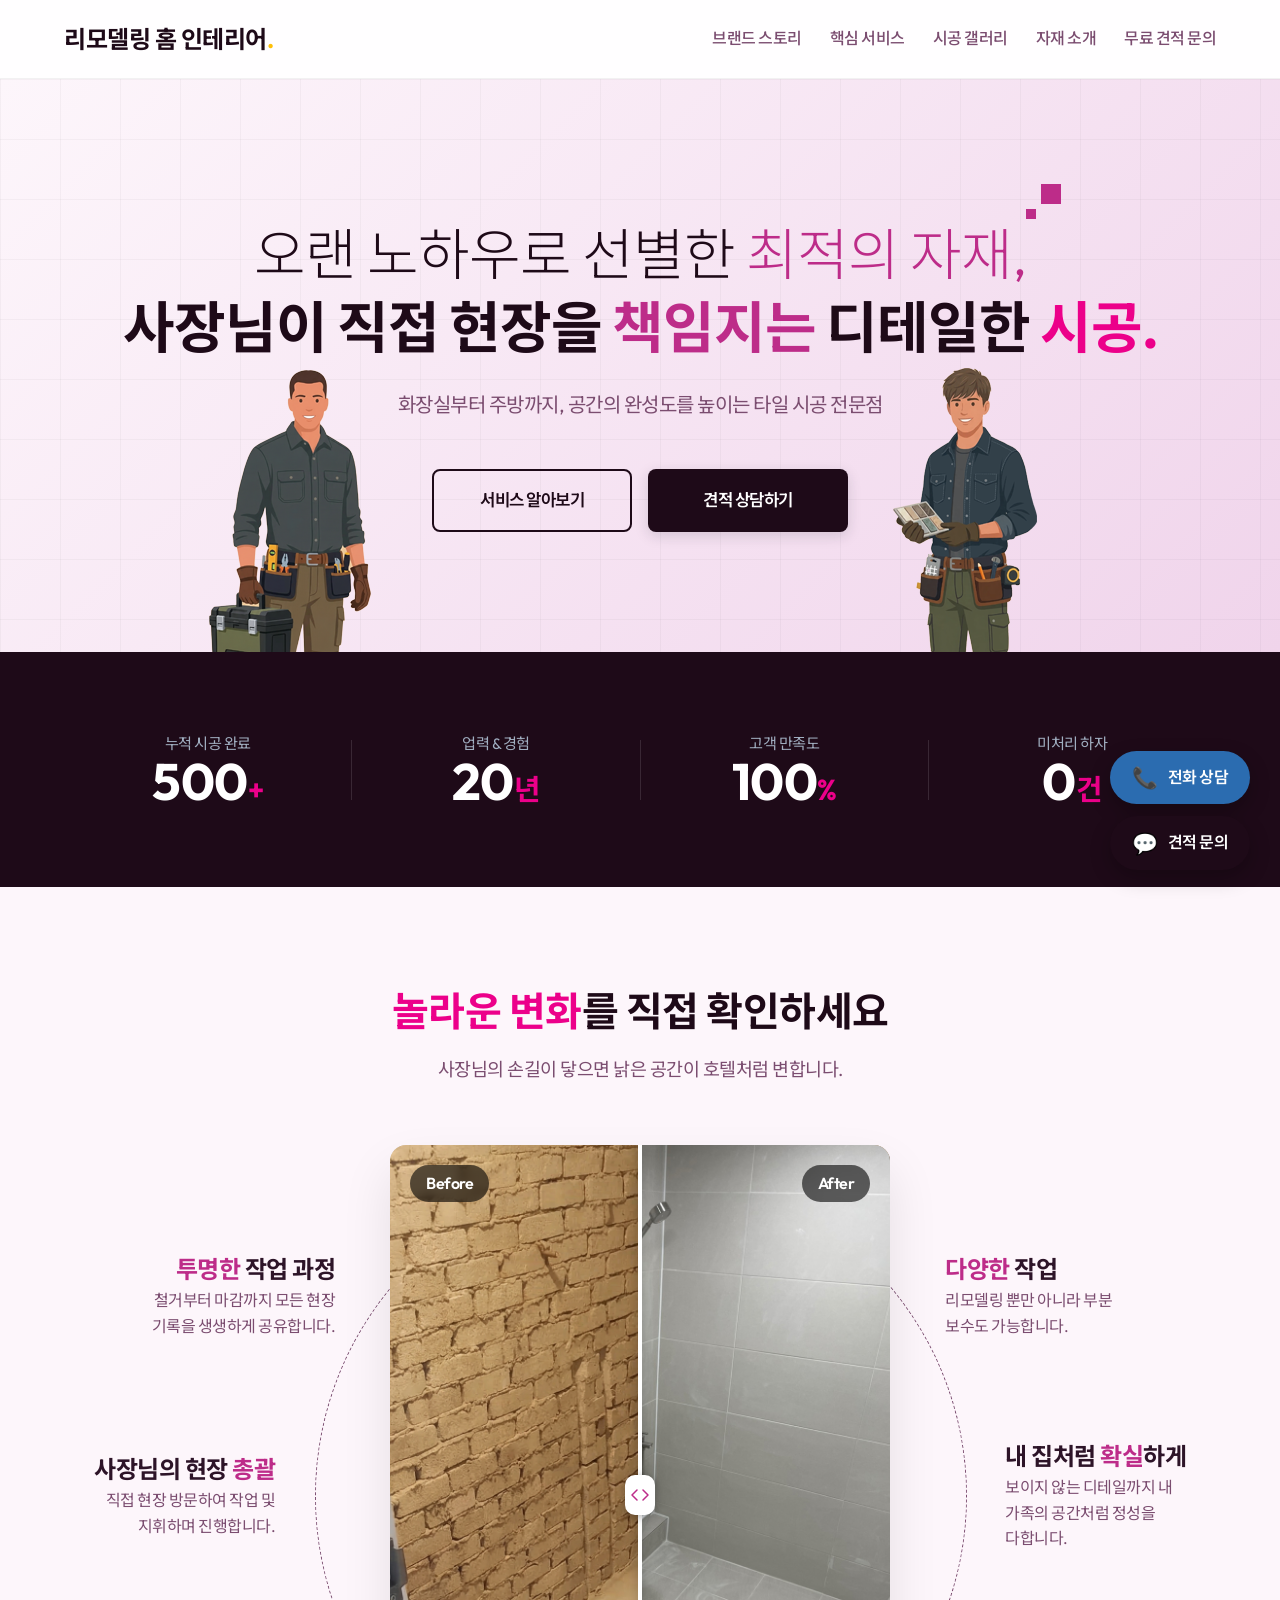
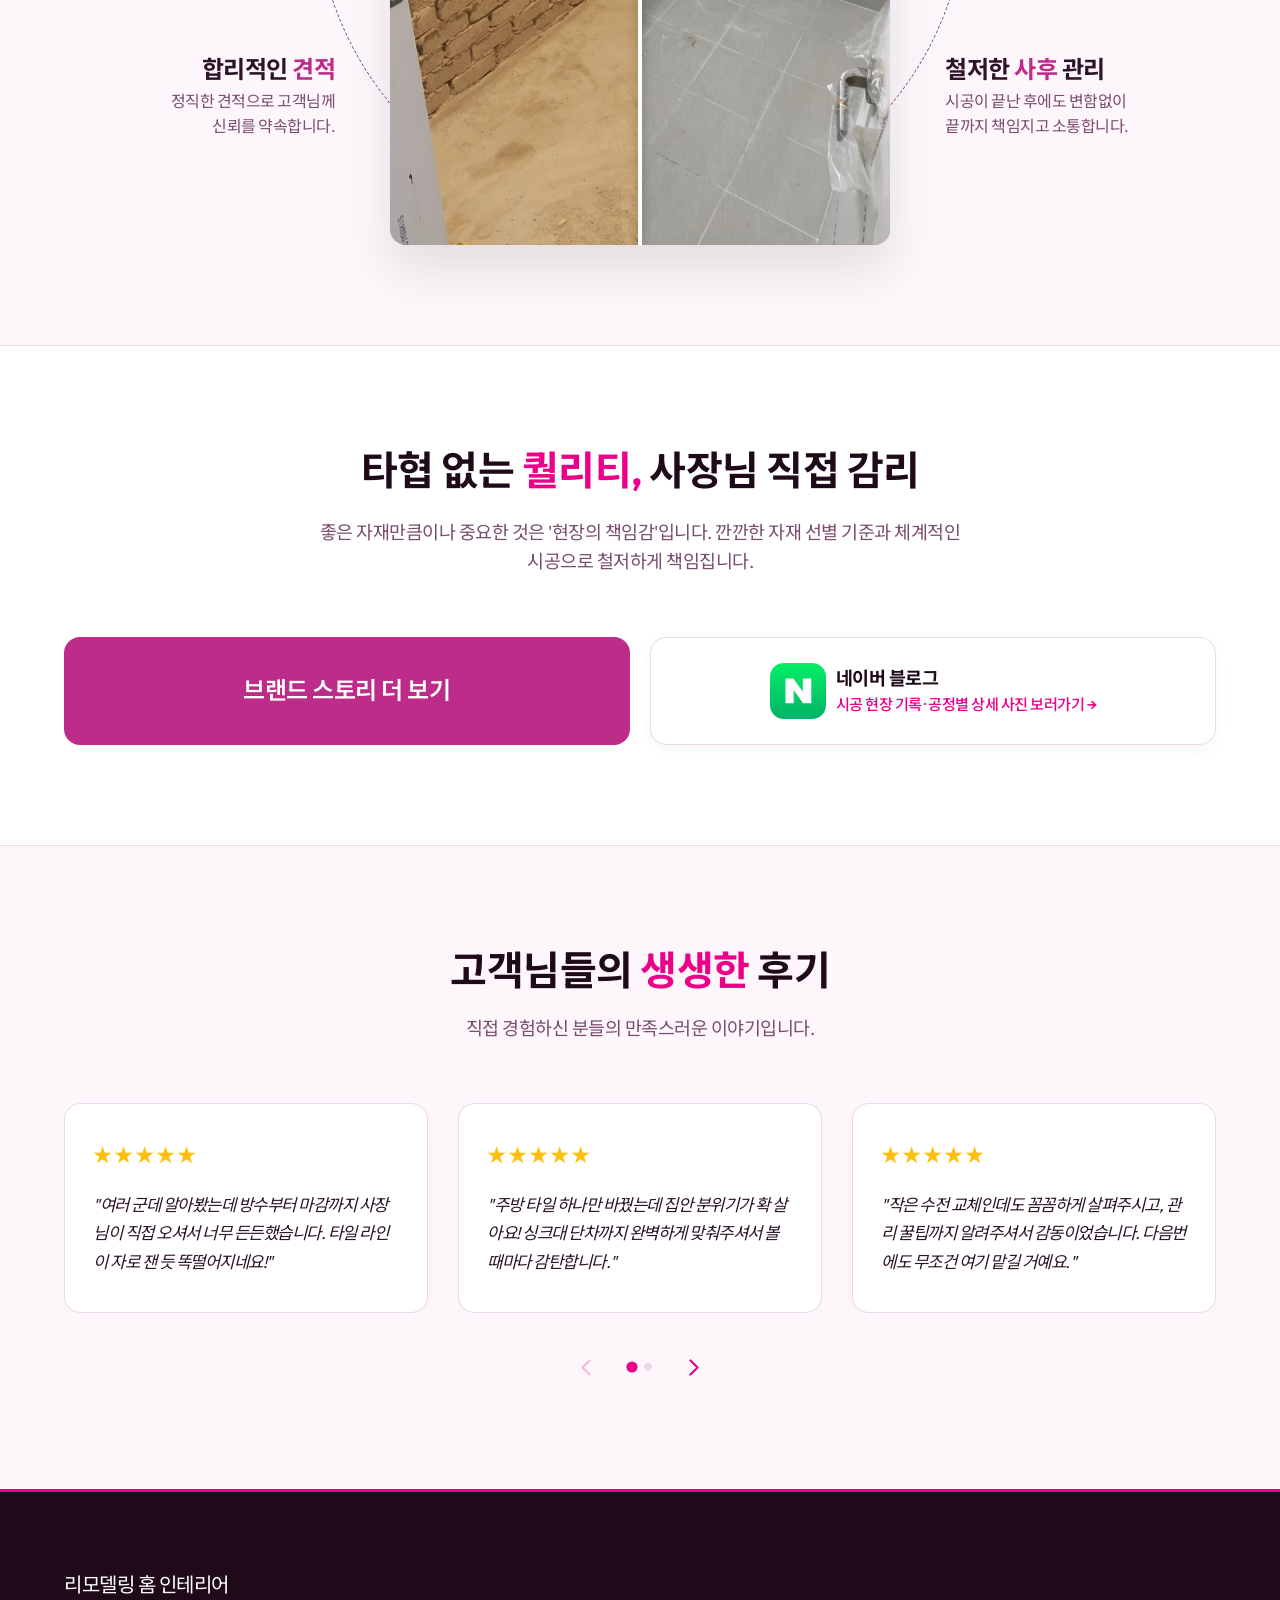
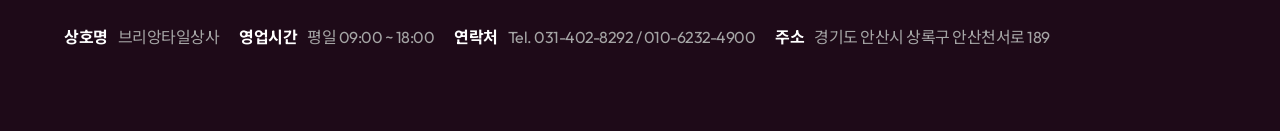
==== index.html @ c2e89ee6 "first commit" ====
<!DOCTYPE html>
<html lang="ko">
<head>
    <meta charset="UTF-8">
    <meta name="viewport" content="width=device-width, initial-scale=1.0">
    <title>리모델링 홈 인테리어 | 사장님이 직접 책임지는 타일 시공 전문점</title>
    <meta name="description" content="오랜 노하우로 선별한 최적의 자재, 사장님이 직접 현장을 책임지는 디테일한 타일 시공 전문점. 욕실·주방·발코니 리모델링 서울 전 지역 시공.">
    <meta property="og:type" content="website">
    <meta property="og:title" content="리모델링 홈 인테리어 | 사장님이 직접 책임지는 타일 시공">
    <meta property="og:description" content="오랜 노하우로 선별한 최적의 자재, 사장님이 직접 현장을 책임지는 디테일한 타일 시공 전문점. 욕실·주방·발코니 리모델링 서울 전 지역.">
    <meta property="og:image" content="images/meta_image.png">
    <link rel="stylesheet" href="css/common.css">
    <link rel="stylesheet" href="css/index.css">
</head>
<body>
    <div id="header-placeholder"></div>

    <main id="main-content">
        <section class="contents-section hero-section">
            <div class="container">
                <h1>
                    오랜 노하우로 선별한 <span class="point1 point-dot">최적의 자재,</span><br>
                    <strong>사장님이 직접 현장을 <span class="point1">책임지는</span> 디테일한 <span class="point2">시공.</span></strong>
                </h1>
                <p>화장실부터 주방까지, 공간의 완성도를 높이는 타일 시공 전문점</p>
                <div class="hero-btns">
                    <a href="services.html" class="btn-outline">서비스 알아보기</a>
                    <a href="#contact" class="btn-primary">견적 상담하기</a>
                </div>
            </div>
            
            <div class="object man-01">
                <img src="./images/kv_man_01.png" alt="타일 가게 사장님">
            </div>
            <div class="object man-02">
                <img src="./images/kv_man_02.png" alt="타일 가게 사장님 조수">
            </div>
        </section>

        <section class="contents-section stats-section">
            <div class="container">
                <div class="stats-grid">
                    <div class="stat-item">
                        <span class="stat-label">누적 시공 완료</span>
                        <span class="stat-number">500<span class="stat-unit">+</span></span>
                    </div>
                    <div class="stat-divider"></div>
                    <div class="stat-item">
                        <span class="stat-label">업력 &amp; 경험</span>
                        <span class="stat-number">20<span class="stat-unit">년</span></span>  
                    </div>
                    <div class="stat-divider"></div>
                    <div class="stat-item">
                        <span class="stat-label">고객 만족도</span>
                        <span class="stat-number">100<span class="stat-unit">%</span></span>
                    </div>
                    <div class="stat-divider"></div>
                    <div class="stat-item">
                        <span class="stat-label">미처리 하자</span>
                        <span class="stat-number" data-from="100">0<span class="stat-unit">건</span></span>
                    </div>
                </div>
            </div>
        </section>

        <section class="contents-section before-after-section">
            <div class="container">
                <div class="section-header text-center">
                    <h2><span class="point">놀라운 변화</span>를 직접 확인하세요</h2>
                    <p>사장님의 손길이 닿으면 낡은 공간이 호텔처럼 변합니다.</p>
                </div>
                <div class="ba-slider-container">
                    <div class="ba-slider">
                        <div class="ba-image ba-before">
                            <img src="./images/main_before.jpg" alt="시공 전 욕실">
                            <span class="ba-label">Before</span>
                        </div>
                        <div class="ba-image ba-after">
                            <img src="./images/main_after.jpg" alt="시공 후 욕실">
                            <span class="ba-label">After</span>
                        </div>
                        <div class="ba-handle" id="ba-handle">
                            <div class="ba-handle-line"></div>
                            <div class="ba-handle-button"></div>
                        </div>
                        <input type="range" min="0" max="100" value="50" class="ba-slider-input" id="ba-slider-input" aria-label="비포 애프터 슬라이더">
                    </div>
                    <div class="ba-slider-bg">
                        <div class="ba-slider-comment m1">
                            <h3><span>투명한</span> 작업 과정</h3>
                            <p>철거부터 마감까지 모든 현장 기록을 생생하게 공유합니다.</p>
                        </div>
                        <div class="ba-slider-comment m2">
                            <h3>사장님의 현장 <span>총괄</span></h3>
                            <p>직접 현장 방문하여 작업 및 지휘하며 진행합니다.</p>
                        </div>
                        <div class="ba-slider-comment m3">
                            <h3>합리적인 <span>견적</span></h3>
                            <p>정직한 견적으로 고객님께 신뢰를 약속합니다.</p>
                        </div>
                        <div class="ba-slider-comment m4">
                            <h3><span>다양한</span> 작업</h3>
                            <p>리모델링 뿐만 아니라 부분 보수도 가능합니다.</p>
                        </div>
                        <div class="ba-slider-comment m5">
                            <h3>내 집처럼 <span>확실</span>하게</h3>
                            <p>보이지 않는 디테일까지 내 가족의 공간처럼 정성을 다합니다.</p>
                        </div>
                        <div class="ba-slider-comment m6">
                            <h3>철저한 <span>사후</span> 관리</h3>
                            <p>시공이 끝난 후에도 변함없이 끝까지 책임지고 소통합니다.</p>
                        </div>
                    </div>
                </div>
            </div>
        </section>

        <section class="contents-section section-preview bg-light">
            <div class="container">
                <div class="section-header text-center">
                    <h2>타협 없는 <span class="point">퀄리티,</span> 사장님 직접 감리</h2>
                    <p>좋은 자재만큼이나 중요한 것은 '현장의 책임감'입니다. 깐깐한 자재 선별 기준과 체계적인 시공으로 철저하게 책임집니다.</p>
                </div>

                <div class="link-wrap">
                    <a href="about.html" class="link-more">브랜드 스토리 더 보기</a>
                    <a href="https://blog.naver.com/kbg3014" class="sns-card" target="_blank" rel="noopener noreferrer">
                        <div class="sns-icon naver-icon"></div>
                        <div class="sns-info">
                            <strong>네이버 블로그</strong>
                            <span>시공 현장 기록 · 공정별 상세 사진 보러가기 →</span>
                        </div>
                    </a>
                </div>
            </div>
        </section>

        <section class="contents-section testimonials-section">
            <div class="container">
                <div class="section-header text-center">
                    <h2>고객님들의 <span class="point">생생한</span> 후기</h2>
                    <p>직접 경험하신 분들의 만족스러운 이야기입니다.</p>
                </div>
                <div class="review-carousel">
                    <div class="review-track-wrap">
                        <div class="review-track">
                            <article class="review-card">
                                <div class="review-stars">★★★★★</div>
                                <p class="review-text">"여러 군데 알아봤는데 방수부터 마감까지 사장님이 직접 오셔서 너무 든든했습니다. 타일 라인이 자로 잰 듯 똑떨어지네요!"</p>
                            </article>
                            <article class="review-card">
                                <div class="review-stars">★★★★★</div>
                                <p class="review-text">"주방 타일 하나만 바꿨는데 집안 분위기가 확 살아요! 싱크대 단차까지 완벽하게 맞춰주셔서 볼 때마다 감탄합니다."</p>
                            </article>
                            <article class="review-card">
                                <div class="review-stars">★★★★★</div>
                                <p class="review-text">"작은 수전 교체인데도 꼼꼼하게 살펴주시고, 관리 꿀팁까지 알려주셔서 감동이었습니다. 다음번에도 무조건 여기 맡길 거예요."</p>
                            </article>
                            <article class="review-card">
                                <div class="review-stars">★★★★★</div>
                                <p class="review-text">"오래된 아파트 베란다를 새로 단장했는데 새 집 분위기가 나요. 줄눈 색상 추천도 너무 센스 있으셨고 마감이 정말 깔끔합니다."</p>
                            </article>
                            <article class="review-card">
                                <div class="review-stars">★★★★★</div>
                                <p class="review-text">"현관 대리석 타일이 깨져서 부분 교체 맡겼는데 기존 타일과 거의 차이가 없을 정도로 자연스럽게 마무리해 주셨어요."</p>
                            </article>
                            <article class="review-card">
                                <div class="review-stars">★★★★★</div>
                                <p class="review-text">"견적부터 시공 완료까지 하루도 지연 없이 딱 맞춰주셨고, 공사 후 청소도 깔끔하게 해주셔서 바로 입주할 수 있었어요!"</p>
                            </article>
                        </div>
                    </div>
                    <div class="carousel-nav">
                        <button class="carousel-btn carousel-prev" aria-label="이전"></button>
                        <div class="carousel-dots"></div>
                        <button class="carousel-btn carousel-next" aria-label="다음"></button>
                    </div>
                </div>
            </div>
        </section>
    </main>

    <div id="footer-placeholder"></div>
    <script src="js/common.js"></script>
    <script src="js/animations.js"></script>
    <script src="js/carousel.js"></script>
    <script src="js/slider.js"></script>
</body>
</html>
---- css/common.css ----
@import url("https://fonts.googleapis.com/css2?family=Outfit:wght@300;400;500;600;700&family=Noto+Sans+KR:wght@300;400;500;700&display=swap");

:root {
  --primary: #1e0a18;       /* 딥 다크 마젠타 */
  --secondary: #7b4d70;     /* 웜 뮤트 퍼플-그레이 */
  --tertiary: #bd2c89;
  --accent: #ec008a;        /* 브랜드 핑크 */
  --accent-hover: #c40073;  /* 다크 핑크 */
  --accent-gold: #fec00a;   /* 브랜드 골드 */
  --bg-light: #fdf6fb;      /* 연한 핑크 틴트 오프화이트 */
  --bg-white: #ffffff;
  --text: #2d1428;          /* 딥 웜 다크 */
  --border: #ecd8e8;        /* 소프트 핑크 틴트 */
  --font-main: "Outfit", "Noto Sans KR", sans-serif;
  --arrow-left: url("data:image/svg+xml,%3Csvg xmlns='http://www.w3.org/2000/svg' width='7' height='12' viewBox='0 0 7 12' fill='none'%3E%3Cpath stroke='%231c1c1e' stroke-width='1.5' stroke-linecap='round' stroke-linejoin='round' d='M6 1L1 6l5 5'/%3E%3C/svg%3E");
  --arrow-right: url("data:image/svg+xml,%3Csvg xmlns='http://www.w3.org/2000/svg' width='7' height='12' fill='none' viewBox='0 0 7 12'%3E%3Cpath stroke='%231c1c1e' stroke-linecap='round' stroke-linejoin='round' stroke-width='1.5' d='m1 1 5 5-5 5'/%3E%3C/svg%3E");
}

/* Reset & Basics */
* {
  margin: 0;
  padding: 0;
  box-sizing: border-box;
}
body {
  font-family: var(--font-main);
  color: var(--text);
  line-height: 1.6;
  background-color: var(--bg-light);
  -webkit-font-smoothing: antialiased;
  letter-spacing: -0.5px;
}
html {
  overflow-x: hidden;
}
a {
  text-decoration: none;
  color: inherit;
  transition: all 0.3s ease;
}
ul {
  list-style: none;
}
.container {
  max-width: 1200px;
  margin: 0 auto;
  padding: 0 24px;
}

/* Header */
#header-placeholder {
  position: sticky;
  top: 0;
  z-index: 100;
}
.site-header {
  background: rgba(255, 255, 255, 0.85);
  backdrop-filter: blur(12px);
  -webkit-backdrop-filter: blur(12px);
  border-bottom: 1px solid rgba(0, 0, 0, 0.05);
  padding: 20px 0;
  transition: all 0.3s ease;
}
.site-header .container {
  display: flex;
  justify-content: space-between;
  align-items: center;
}
.logo a {
  font-size: 1.5rem;
  font-weight: 700;
  color: var(--primary);
  letter-spacing: -0.5px;
}
.logo a::after {
  content: ".";
  color: var(--accent-gold);
}
.gnb {
  display: flex;
  gap: 28px;
  font-weight: 500;
}
.gnb a {
  position: relative;
  color: var(--secondary);
  padding-bottom: 4px;
  font-size: 1rem;
}
.gnb a:hover {
  color: var(--primary);
}
.gnb a::after {
  content: "";
  position: absolute;
  bottom: 0;
  left: 0;
  width: 0;
  height: 2px;
  background-color: var(--accent);
  transition: width 0.3s ease;
}
.gnb a:hover::after {
  width: 100%;
}

/* Buttons */
.btn-primary,
.btn-outline,
.btn-tel,
.btn-sms {
  display: inline-flex;
  align-items: center;
  justify-content: center;
  padding: 16px 32px;
  border-radius: 8px;
  font-weight: 600;
  font-size: 1.05rem;
  cursor: pointer;
  transition: all 0.3s cubic-bezier(0.4, 0, 0.2, 1);
}
.btn-primary {
  background: var(--primary);
  color: var(--bg-white);
  box-shadow: 0 4px 14px rgba(26, 32, 44, 0.15);
}
.btn-primary:hover {
  transform: translateY(-3px);
  background: var(--accent-hover);
  box-shadow: 0 8px 25px rgba(26, 32, 44, 0.2);
}
.btn-outline {
  background: transparent;
  color: var(--primary);
  border: 2px solid var(--primary);
}
.btn-outline:hover {
  background: var(--primary);
  color: var(--bg-white);
}
.btn-tel {
  background: #2b6cb0;
  color: white;
}
.btn-tel:hover {
  background: #2c5282;
  transform: translateY(-2px);
  box-shadow: 0 6px 15px rgba(43, 108, 176, 0.3);
}
.btn-sms {
  background: #5a2a52;
  color: white;
}
.btn-sms:hover {
  background: #3d1a38;
  transform: translateY(-2px);
  box-shadow: 0 6px 15px rgba(90, 42, 82, 0.35);
}

/* Page Header (Sub pages) */
.page-header {
  background: var(--primary);
  color: var(--bg-white);
  text-align: center;
  padding: 100px 0;
  border-bottom: 6px solid var(--accent);
  position: relative;
}
.page-header::after {
  content: "";
  position: absolute;
  inset: 0;
  background-image: radial-gradient(rgba(255, 255, 255, 0.1) 1px, transparent 1px);
  background-size: 20px 20px;
  opacity: 0.5;
  pointer-events: none;
}
.page-header h1 {
  font-size: 3rem;
  margin-bottom: 16px;
  font-weight: 700;
  letter-spacing: -0.5px;
  position: relative;
  z-index: 1;
}
.page-header p {
  font-size: 1.2rem;
  color: #cbd5e0;
  font-weight: 300;
  position: relative;
  z-index: 1;
}

/* Section Headers */
.section-header {
  margin-bottom: 60px;
}
.section-header h2 {
  margin-bottom: 20px;
  font-size: 2.5rem;
  color: var(--primary);
  font-weight: 700;
  word-break: keep-all;
  line-height: 120%;
}
.section-header p {
  font-size: 1.15rem;
  color: var(--secondary);
  max-width: 700px;
  margin: 0 auto;
  line-height: 1.6;
}
.section-header .point {
  color: var(--accent);
}
.text-center {
  text-align: center;
}

/* Layouts */
.contents-section {
  padding: 100px 0;
}
.bg-light {
  background: var(--bg-white);
  border-top: 1px solid var(--border);
  border-bottom: 1px solid var(--border);
}

/* Footer */
.site-footer {
  background: var(--primary);
  color: var(--bg-white);
  padding: 80px 0;
  position: relative;
}
.site-footer::before {
  content: "";
  position: absolute;
  top: 0;
  left: 0;
  right: 0;
  height: 3px;
  background: var(--accent);
}
.site-footer h2 {
  font-size: 1.25rem;
  margin-bottom: 24px;
  font-weight: 400;
}
.contact-info {
  display: flex;
  flex-wrap: wrap;
  column-gap: 20px;
  row-gap: 10px;
  font-style: normal;
}

.contact-info p {
  color: #a0aec0;
}
.contact-contents {
  display: flex;
  gap: 10px;
  font-size: 1rem;
}
.contact-contents h3 {
  color: #fff;
  font-size: inherit;
}
.contact-contents p {
  color: #a5a5a5;
  font-size: inherit;
}

/* Floating Action Button Group */
.fab-group {
  position: fixed;
  bottom: 30px;
  right: 30px;
  display: flex;
  flex-direction: column;
  gap: 12px;
  z-index: 999;
}
.fab-btn {
  display: inline-flex;
  align-items: center;
  gap: 10px;
  padding: 14px 22px;
  border-radius: 50px;
  text-decoration: none;
  box-shadow: 0 8px 20px rgba(0, 0, 0, 0.25);
  transition:
    transform 0.3s cubic-bezier(0.175, 0.885, 0.32, 1.275),
    box-shadow 0.3s;
  white-space: nowrap;
}
.fab-btn:hover {
  transform: translateY(-4px) scale(1.04);
  box-shadow: 0 14px 30px rgba(0, 0, 0, 0.3);
}
.fab-phone {
  background: #2b6cb0;
  color: white;
}
.fab-phone:hover {
  background: #2c5282;
}
.fab-contact {
  background: var(--primary);
  color: white;
}
.fab-contact:hover {
  background: #000;
}
.fab-icon {
  font-size: 1.3rem;
  line-height: 1;
}
.fab-text {
  font-weight: 600;
  font-size: 1rem;
}

/* ===========================
   Fade-in 스크롤 애니메이션
   =========================== */
@keyframes fadeInUp {
  from { opacity: 0; transform: translateY(28px); }
  to   { opacity: 1; transform: translateY(0); }
}
.fade-in {
  opacity: 0;
  transform: translateY(28px);
  transition: opacity 0.65s ease, transform 0.65s ease;
}
.fade-in.visible {
  opacity: 1;
  transform: translateY(0);
}

@media (max-width: 768px) {
  .site-header .container {
    flex-direction: column;
    gap: 20px;
  }
  .page-header h1 {
    font-size: 2.2rem;
  }
  .gnb {
    gap: 14px;
    flex-wrap: wrap;
    justify-content: center;
    font-size: 0.95rem;
  }
  .section-header {
    margin-bottom: 30px;
  }
  .section-header h2 {
    margin-bottom: 10px;
    font-size: 2rem;
  }
  .contents-section {
    padding: 50px 0;
  }
  .contact-actions {
    flex-direction: column;
    width: 100%;
    padding: 0 20px;
  }
  .contact-actions a {
    width: 100%;
  }
  .fab-group {
    bottom: 20px;
    right: 20px;
    gap: 10px;
  }
  .fab-btn {
    padding: 12px 18px;
  }
  .fab-text {
    display: none;
  }
  .section-preview .link-wrap {
    flex-direction: column;
  }
}
---- css/index.css ----
/* Hero Section */
.hero-section {
  padding: 140px 0 120px;
  background: linear-gradient(135deg, var(--bg-light) 0%, #f0d4eb 100%);
  text-align: center;
  position: relative;
  overflow: hidden;
}
.hero-section::before {
  content: "";
  position: absolute;
  top: 0;
  left: 0;
  right: 0;
  bottom: 0;
  background-image:
    linear-gradient(rgba(0, 0, 0, 0.03) 1px, transparent 1px),
    linear-gradient(90deg, rgba(0, 0, 0, 0.03) 1px, transparent 1px);
  background-size: 60px 60px; /* Large tile feeling */
  z-index: 0;
}
.hero-section .container {
  position: relative;
  z-index: 1;
}
.hero-section h1 {
  font-size: 3.5rem;
  font-weight: 300;
  color: var(--primary);
  line-height: 1.3;
  margin-bottom: 24px;
  letter-spacing: -1px;
  word-break: keep-all;
  animation: fadeInUp 0.7s ease both 0.1s;
}
.hero-section h1 strong {
  font-weight: 700;
}
.hero-section .point1 {
  color: var(--tertiary);
}
.hero-section .point2 {
  color: var(--accent);
}
.hero-section .point-dot {
  position: relative;
}
.hero-section .point-dot::before,
.hero-section .point-dot::after {
  content: "";
  display: block;
  position: absolute;
  background-color: var(--tertiary);
  animation: point-rotate 4s ease-in-out infinite;
}
.hero-section .point-dot::before {
  top: -10px;
  right: -10px;
  width: 10px;
  height: 10px;
}
.hero-section .point-dot::after {
  top: -35px;
  right: -35px;
  width: 20px;
  height: 20px;
  animation-delay: .5s;
}
@keyframes point-rotate {
  0% {
    transform: rotate(0deg);
  }
  100% {
    transform: rotate(360deg);
  }
}
.hero-section p {
  font-size: 1.25rem;
  color: var(--secondary);
  margin-bottom: 48px;
  word-break: keep-all;
  animation: fadeInUp 0.7s ease both 0.28s;
}
.hero-btns {
  display: flex;
  justify-content: center;
  gap: 16px;
  flex-wrap: wrap;
  animation: fadeInUp 0.7s ease both 0.46s;
}
.hero-btns a {
  min-width: 200px;
}
.hero-section .object {
  display: flex;
  justify-content: center;
  position: absolute;
  z-index: 5;
  margin: 0 auto;
  pointer-events: none;
}
.hero-section .man-01 {
  right: 0;
  left: -700px;
  bottom: 0;
}
.hero-section .man-02 {
  right: -650px;
  left: 0;
  bottom: 0;
}
.hero-section .object-01 {
  bottom: 0;
}

/* Value Cards (Tile concept) */
.core-values-grid {
  display: grid;
  gap: 30px;
  grid-template-columns: repeat(auto-fit, minmax(320px, 1fr));
}
.value-card {
  background: var(--bg-white);
  padding: 50px 40px;
  border-radius: 16px;
  box-shadow: 0 10px 30px rgba(0, 0, 0, 0.03);
  border: 1px solid rgba(0, 0, 0, 0.04);
  transition: all 0.4s ease;
  position: relative;
  overflow: hidden;
}
.value-card::before {
  content: "";
  position: absolute;
  top: 0;
  left: 0;
  width: 4px;
  height: 100%;
  background: var(--accent);
  transform: scaleY(0);
  transition: transform 0.4s ease;
  transform-origin: bottom;
}
.value-card:hover {
  transform: translateY(-10px);
  box-shadow: 0 20px 40px rgba(0, 0, 0, 0.08);
  border-color: transparent;
}
.value-card:hover::before {
  transform: scaleY(1);
}
.value-card h3 {
  font-size: 1.5rem;
  color: var(--primary);
  margin-bottom: 16px;
  font-weight: 600;
}
.value-card p {
  color: var(--secondary);
  font-size: 1.05rem;
  line-height: 1.7;
}

/* Before/After Slider */
.ba-slider-container {
  max-width: 500px;
  margin: 0 auto;
  position: relative;
}
.ba-slider {
  position: relative;
  z-index: 1;
  width: 100%;
  height: 700px;
  overflow: hidden;
  border-radius: 16px;
  background: #ddd;
  box-shadow: 0 25px 50px rgba(0, 0, 0, 0.1);
}
.ba-image {
  position: absolute;
  inset: 0;
  width: 100%;
  height: 100%;
}
.ba-image img {
  width: 100%;
  height: 100%;
  object-fit: cover;
  object-position: center;
  pointer-events: none;
}
.ba-after {
  clip-path: polygon(50% 0, 100% 0, 100% 100%, 50% 100%);
}
.ba-slider-container img {
  display: block; /* fixed to the container to avoid global scope */
}
.ba-label {
  position: absolute;
  top: 20px;
  padding: 6px 16px;
  border-radius: 20px;
  background: rgba(0, 0, 0, 0.6);
  color: white;
  font-weight: 600;
  font-size: 1rem;
  backdrop-filter: blur(4px);
  pointer-events: none;
}
.ba-before .ba-label {
  left: 20px;
}
.ba-after .ba-label {
  right: 20px;
}
.ba-handle {
  position: absolute;
  top: 0;
  bottom: 0;
  left: 50%;
  width: 0;
  display: flex;
  align-items: center;
  justify-content: center;
  transform: translateX(-50%);
  pointer-events: none;
  z-index: 10;
}
.ba-handle-line {
  position: absolute;
  top: 0;
  bottom: 0;
  width: 4px;
  background: white;
  box-shadow: 0 0 10px rgba(0, 0, 0, 0.3);
}
.ba-handle-button {
  display: flex;
  align-items: center;
  justify-content: center;
  gap: 4px;
  position: absolute;
  z-index: 2;
  width: 30px;
  height: 40px;
  background: white;
  border-radius: 10px;
  box-shadow: 0 2px 10px rgba(0, 0, 0, 0.3);
  transition: transform 0.2s;
}
.ba-handle-button::before,
.ba-handle-button::after {
  content: "";
  display: block;
  width: 7px;
  height: 12px;
  background-color: var(--tertiary);
  mask-repeat: no-repeat;
  mask-position: center;
}
.ba-handle-button::before {
  mask-image: var(--arrow-left);
}
.ba-handle-button::after {
  mask-image: var(--arrow-right);
}
.ba-slider-input {
  position: absolute;
  inset: 0;
  width: 100%;
  height: 100%;
  opacity: 0;
  cursor: ew-resize;
  z-index: 20;
}
.ba-slider-input:active + .ba-handle .ba-handle-button,
.ba-slider-input:hover + .ba-handle .ba-handle-button {
  transform: scale(1.1);
}
.ba-slider-bg {
  position: absolute;
  top: 50%;
  left: 50%;
  transform: translate(-50%, -50%);
  width: 650px;
  height: 650px;
}
.ba-slider-bg::before {
  content: "";
  display: block;
  position: absolute;
  top: 0;
  left: 0;
  width: 100%;
  height: 100%;
  border: 1px dashed var(--secondary);
  border-radius: 50%;
  animation: bg-rotate 180s linear infinite;
}
@keyframes bg-rotate {
  0% { transform: rotate(0deg); }
  100% { transform: rotate(360deg); }
}
.ba-slider-comment {
  position: absolute;
  max-width: 200px;
  word-break: keep-all;
}
.ba-slider-comment.m1 {
  top: 80px;
  left: -180px;
  text-align: right;
}
.ba-slider-comment.m2 {
  top: 50%;
  left: -240px;
  transform: translate(0, -50%);
  text-align: right;
}
.ba-slider-comment.m3 {
  bottom: 80px;
  left: -180px;
  text-align: right;
}
.ba-slider-comment.m4 {
  top: 80px;
  right: -180px;
  text-align: left;
}
.ba-slider-comment.m5 {
  top: 50%;
  right: -240px;
  transform: translate(0, -50%);
  text-align: left;
}
.ba-slider-comment.m6 {
  bottom: 80px;
  right: -180px;
  text-align: left;
}
.ba-slider-comment h3 {
  font-size: 1.5rem;
}
.ba-slider-comment p {
  color: var(--secondary);
}
.ba-slider-comment span {
  color: var(--tertiary);
}

.section-preview {
  text-align: center;
}
.section-preview h2 {
  font-size: 2.5rem;
  color: var(--primary);
  margin-bottom: 24px;
  font-weight: 700;
}
.section-preview p {
  font-size: 1.15rem;
  color: var(--secondary);
  max-width: 700px;
  margin: 0 auto 20px;
  word-break: keep-all;
}
.section-preview .link-wrap {
  display: flex;
  justify-content: center;
  gap: 20px;
}
.link-more {
  flex: 1 1 50%;
  display: flex;
  align-items: center;
  justify-content: center;
  padding: 0 30px;
  background-color: var(--tertiary);
  border-radius: 16px;
  color: #fff;
  font-size: 1.5rem;
  font-weight: 600;
  transition: all 0.3s ease;
}
.link-more:hover {
  transform: translateY(-6px);
  box-shadow: 0 16px 36px rgba(0, 0, 0, 0.1);
  border-color: var(--accent);
}
.sns-card {
  flex: 1 1 50%;
  display: flex;
  align-items: center;
  justify-content: center;
  gap: 10px;
  background: white;
  border: 1px solid var(--border);
  border-radius: 16px;
  padding: 25px 30px;
  min-width: 300px;
  transition: all 0.3s ease;
  box-shadow: 0 4px 15px rgba(0, 0, 0, 0.04);
}
.sns-card:hover {
  transform: translateY(-6px);
  box-shadow: 0 16px 36px rgba(0, 0, 0, 0.1);
  border-color: var(--accent);
}
.sns-icon {
  width: 56px;
  height: 56px;
  border-radius: 14px;
  display: flex;
  align-items: center;
  justify-content: center;
  font-size: 1.5rem;
  font-weight: 700;
  color: white;
  flex-shrink: 0;
}
.naver-icon {
  background-image: url("../images/Naver_icon_2018.svg");
  background-size: cover;
  background-position: center;
}
.insta-icon {
  background: linear-gradient(135deg, #f09433 0%, #e6683c 25%, #dc2743 50%, #cc2366 75%, #bc1888 100%);
}
.sns-info {
  display: flex;
  flex-direction: column;
  align-items: baseline;
}
.sns-info strong {
  font-size: 1.15rem;
  color: var(--primary);
  font-weight: 700;
}
.sns-info span {
  color: var(--accent);
  font-size: 0.95rem;
  font-weight: 500;
  text-align: left;
  word-break: keep-all;
}

/* Testimonials Carousel */
.review-carousel {
  position: relative;
}
.review-track-wrap {
  overflow: hidden;
}
.review-track {
  display: flex;
  gap: 30px;
  transition: transform 0.42s cubic-bezier(0.4, 0, 0.2, 1);
}
.review-card {
  flex: none;
  background: white;
  padding: 36px 28px;
  border-radius: 16px;
  border: 1px solid var(--border);
  box-shadow: 0 10px 30px rgba(0, 0, 0, 0.02);
  display: flex;
  flex-direction: column;
}
.review-stars {
  color: var(--accent-gold);
  font-size: 1.2rem;
  margin-bottom: 20px;
  letter-spacing: 2px;
}
.review-text {
  font-size: 1.05rem;
  color: var(--text);
  flex: 1;
  font-style: italic;
  line-height: 1.7;
}
.carousel-nav {
  display: flex;
  align-items: center;
  justify-content: center;
  gap: 20px;
  margin-top: 32px;
}
.carousel-btn {
  display: flex;
  align-items: center;
  justify-content: center;
  width: 44px;
  height: 44px;
  border-radius: 50%;
  background-color: var(--accent);
  cursor: pointer;
  transition: background 0.2s, color 0.2s, opacity 0.2s;
  mask-repeat: no-repeat;
  mask-position: center;
  mask-size: 10px;
}
.carousel-btn:hover:not(:disabled) {
  background: var(--accent);
  color: #fff;
}
.carousel-btn:disabled {
  opacity: 0.25;
  cursor: default;
}
.carousel-prev {
  mask-image: var(--arrow-left);
}
.carousel-next {
  mask-image: var(--arrow-right);
}
.carousel-dots {
  display: flex;
  gap: 8px;
}
.dot {
  width: 8px;
  height: 8px;
  border-radius: 50%;
  background: var(--border);
  border: none;
  cursor: pointer;
  transition: background 0.2s, transform 0.2s;
  padding: 0;
}
.dot.active {
  background: var(--accent);
  transform: scale(1.4);
}

@media (max-width: 768px) {
  .hero-section {
    padding: 60px 0 80px;
  }
  .hero-section h1 {
    font-size: 2.5rem;
  }
  .hero-btns {
    flex-direction: column;
    margin: 0 auto;
    padding: 0 20px;
    width: 100%;
    max-width: 360px;
  }
  .hero-btns a {
    width: 100%;
  }
  .value-card {
    padding: 30px 24px;
  }
  .ba-slider {
    height: 500px;
  }
  .hero-section .man-01 {
    right: auto;
    left: 3%;
    bottom: 0;

    img {
      width: 120px;
    }
  }
  .hero-section .man-02 {
    right: 5%;
    left: auto;
    bottom: 0;

    img {
      width: 108px;
    }
  }
}

@media (max-width: 620px) {
  .hero-section {
    padding: 60px 0 120px;
  }
  .hero-section .man-01 {
    img {
      width: 81px;
    }
  }
  .hero-section .man-02 {
    img {
      width: 72px;
    }
  }
} 

/* Stats Section */
.stats-section {
  padding: 60px 0;
  background: var(--primary);
  color: white;
}
.stats-grid {
  display: flex;
  align-items: center;
  justify-content: center;
}
.stat-item {
  flex: 1;
  text-align: center;
  padding: 20px;
  display: flex;
  flex-direction: column;
  align-items: center;
}
.stat-number {
  font-size: 3.2rem;
  font-weight: 700;
  color: white;
  line-height: 1;
}
.stat-unit {
  font-size: 1.8rem;
  color: var(--accent);
}
.stat-label {
  font-size: 0.95rem;
  color: #a0aec0;
  font-weight: 400;
}
.stat-divider {
  width: 1px;
  height: 60px;
  background: rgba(255, 255, 255, 0.12);
  flex-shrink: 0;
}

@media (max-width: 1200px) {
  .ba-slider-bg {
    position: relative;
    top: 0;
    left: 0;
    transform: translate(0, 0);
    padding: 25px 0 0;
    width: 100%;
    height: auto;
  }
  .ba-slider-bg::before {
    display: none;
  }
  .ba-slider-comment {
    position: relative;
    top: auto !important;
    left: auto !important;
    right: auto !important;
    bottom: auto !important;
    transform: translate(0, 0) !important;
    margin-bottom: 20px;
    max-width: 100%;
    text-align: center !important;
  }
  .ba-slider-comment:last-child {
    margin-bottom: 0;
  }
}

@media (max-width: 768px) {
  .stats-grid {
    flex-wrap: wrap;
  }
  .stat-item {
    flex: 1 1 50%;
    padding: 20px 10px;
  }
  .stat-divider {
    display: none;
  }
  .stat-number {
    font-size: 2.4rem;
  }
  .sns-card {
    min-width: unset;
    width: 100%;
    padding: 24px;
  }
  .hero-section p {
    margin-bottom: 20px;
  }
  .link-more {
    min-height: 106px;
  }
}
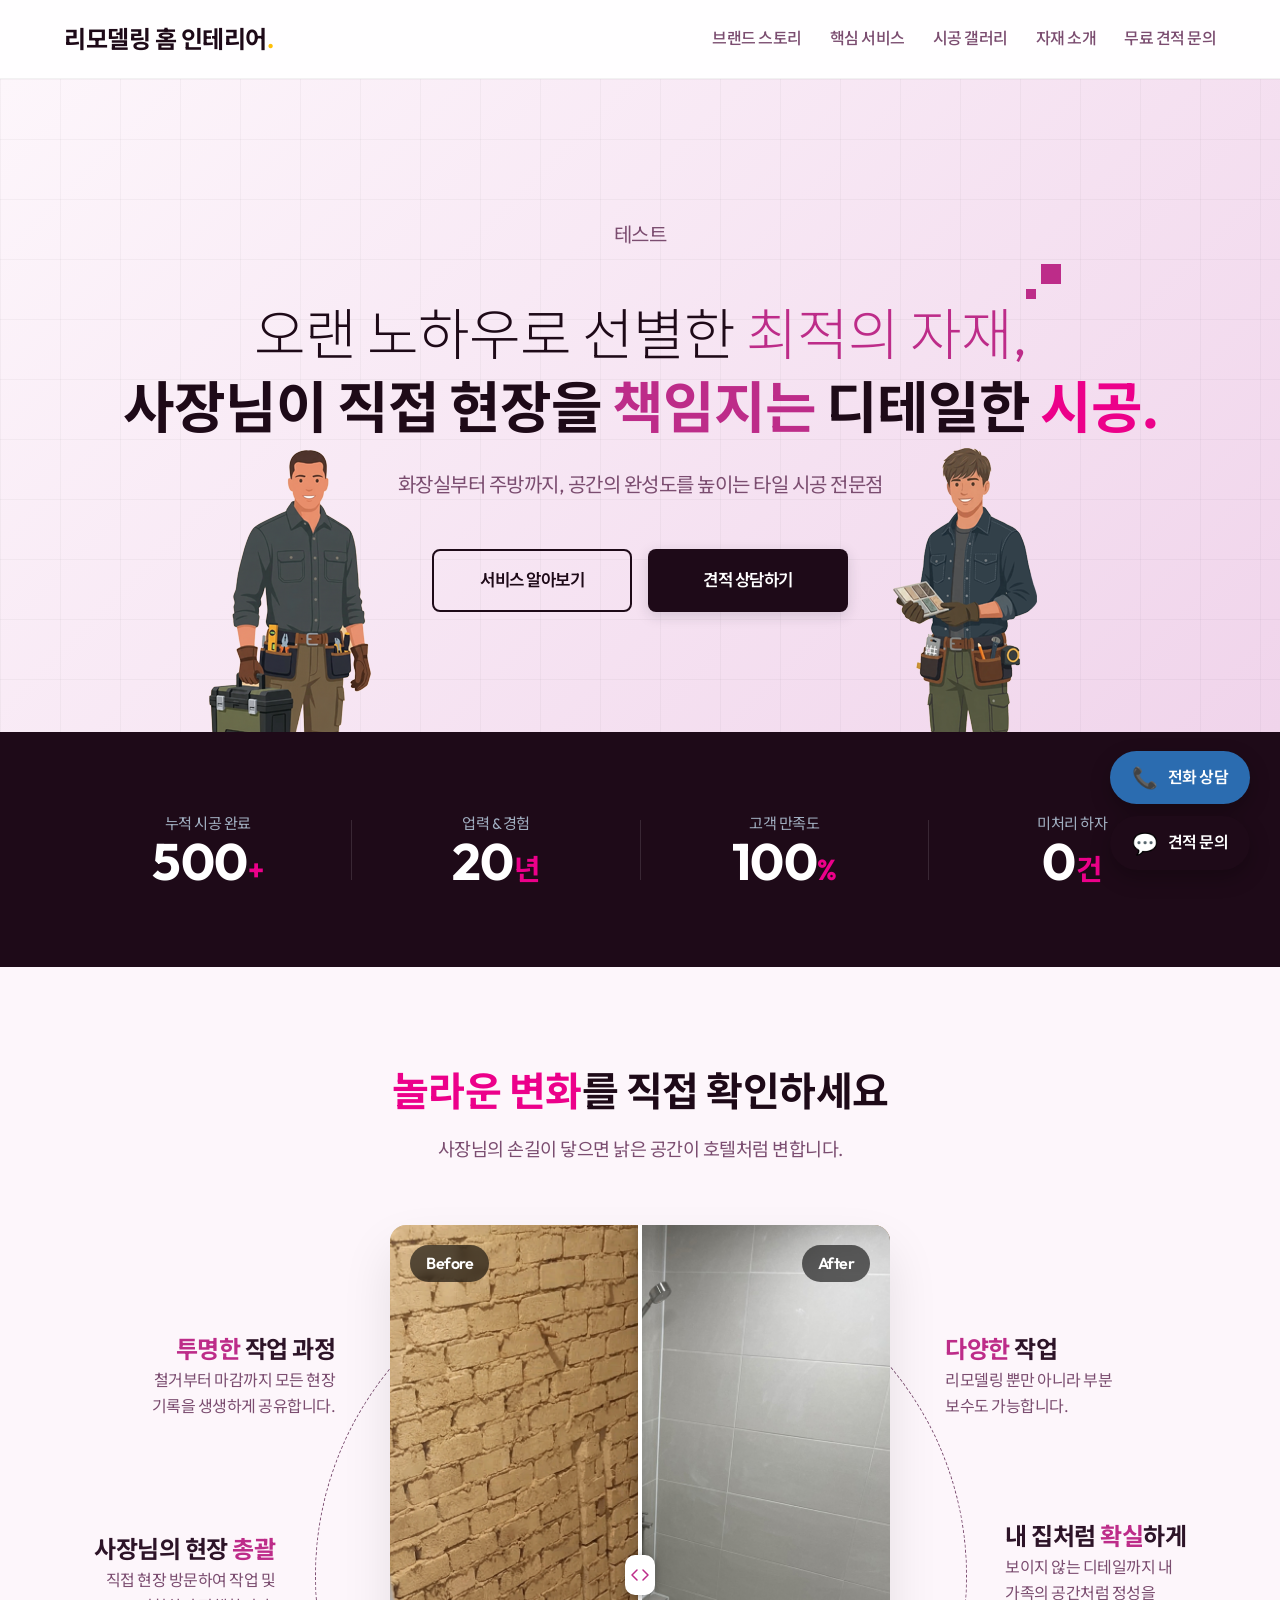
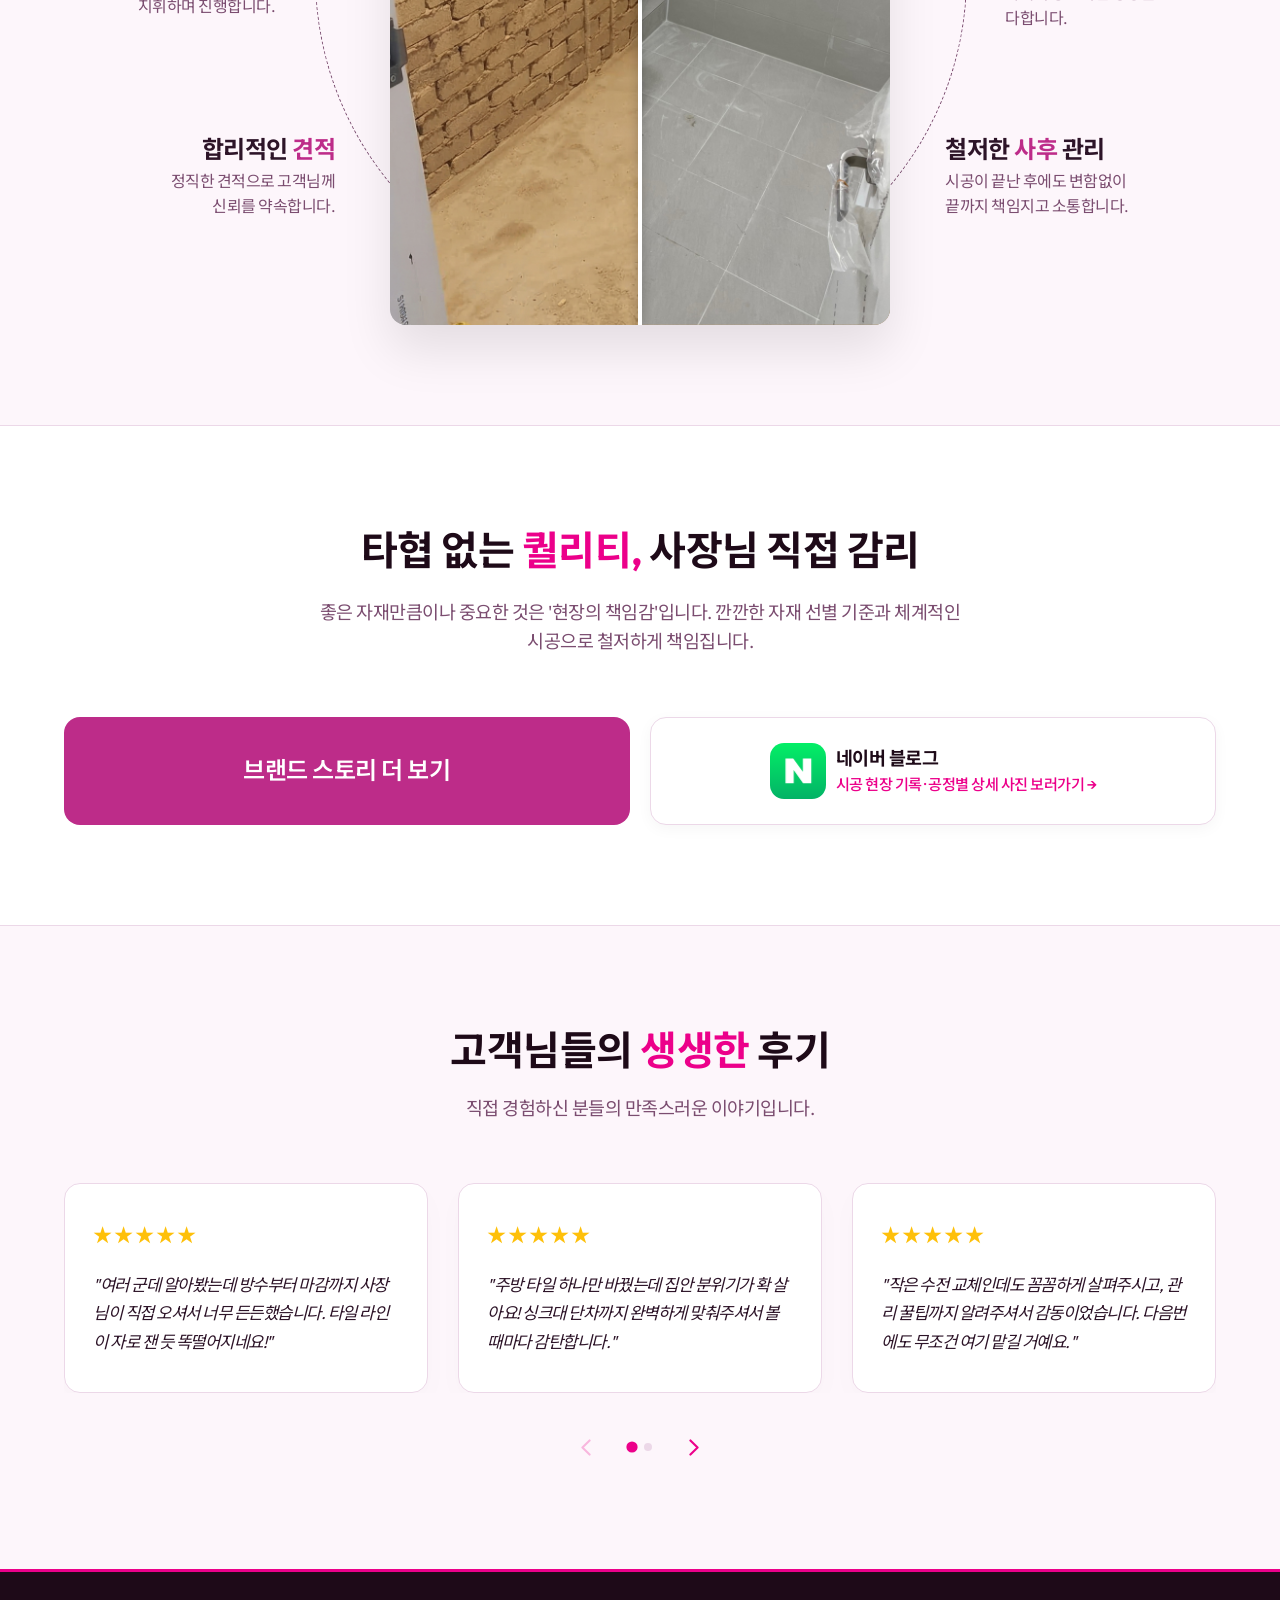
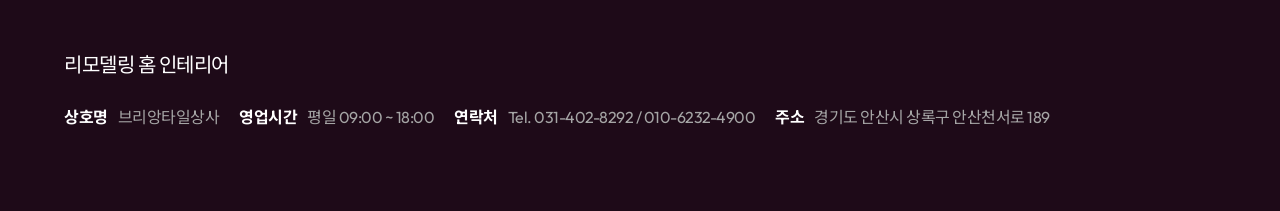
==== commit a66f35ae: "git 연동 테스트" ====
--- a/index.html
+++ b/index.html
@@ -18,6 +18,7 @@
     <main id="main-content">
         <section class="contents-section hero-section">
             <div class="container">
+                <p>테스트</p>
                 <h1>
                     오랜 노하우로 선별한 <span class="point1 point-dot">최적의 자재,</span><br>
                     <strong>사장님이 직접 현장을 <span class="point1">책임지는</span> 디테일한 <span class="point2">시공.</span></strong>
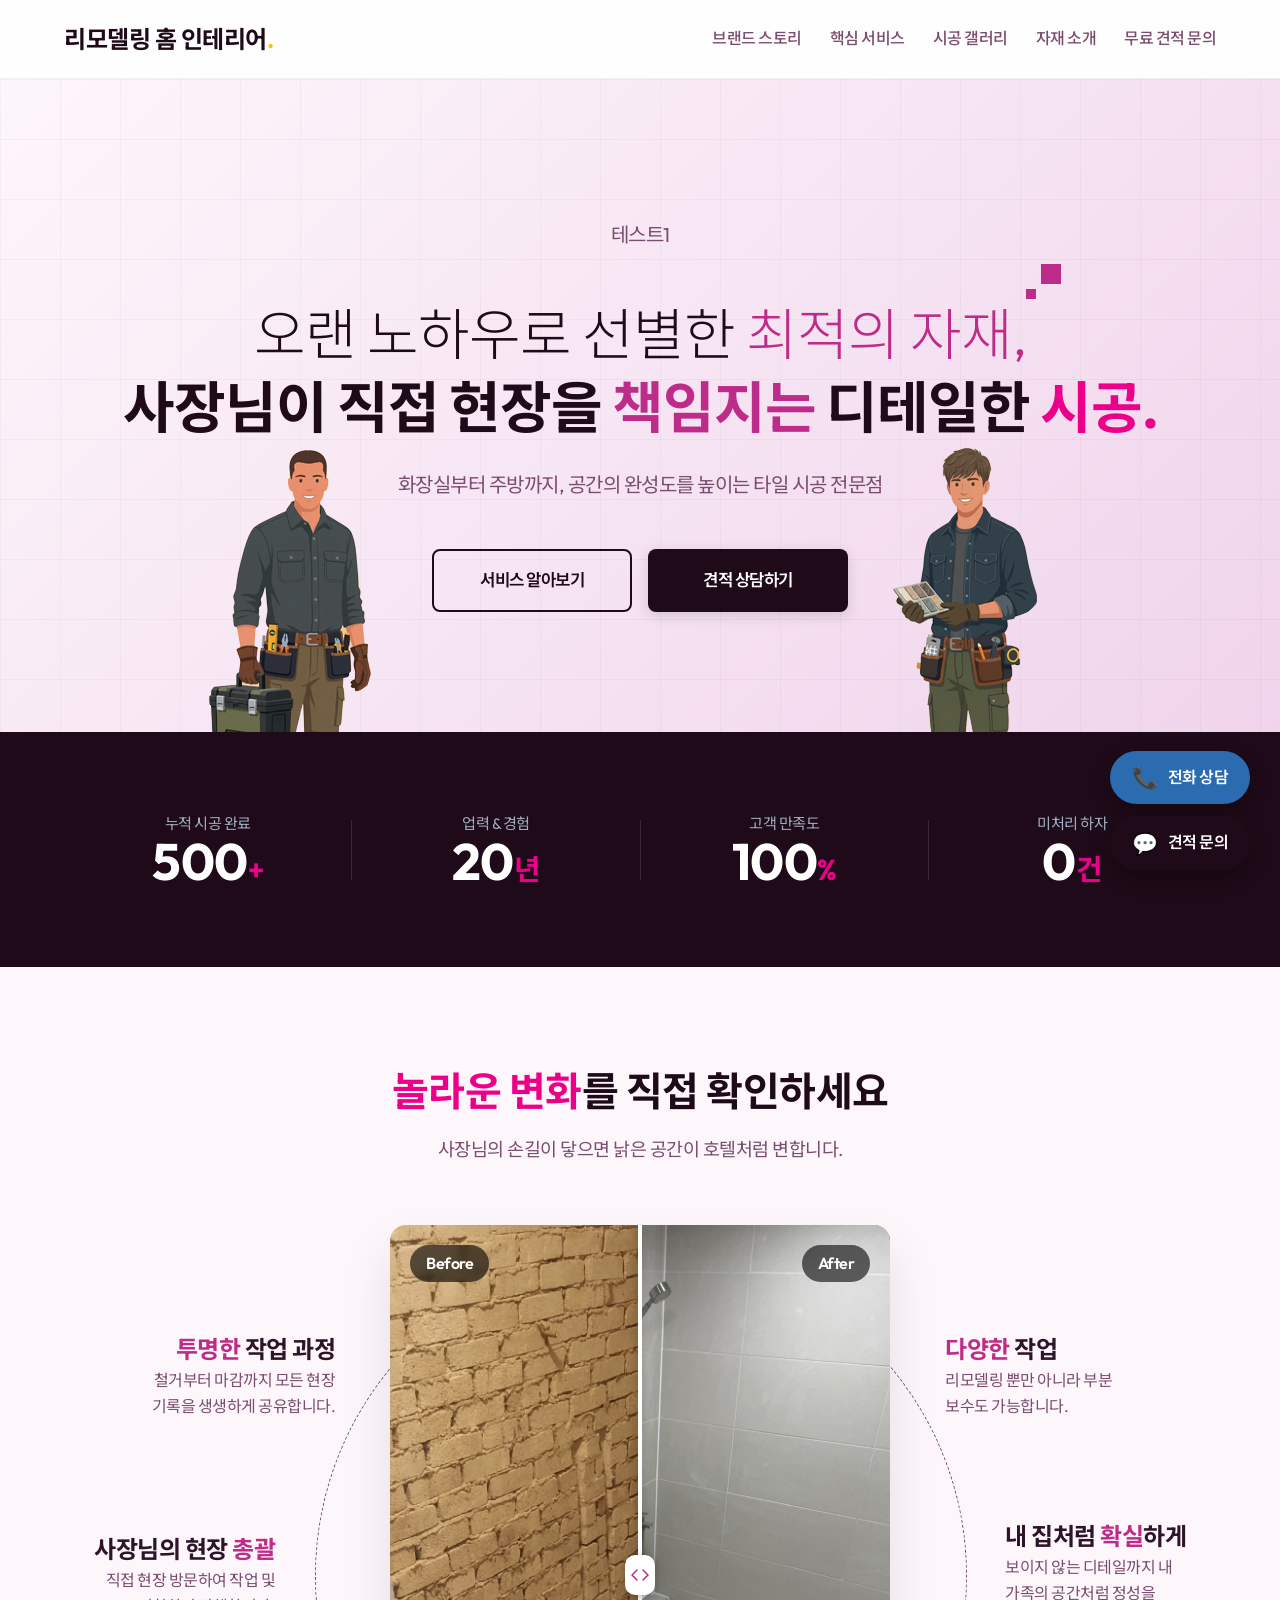
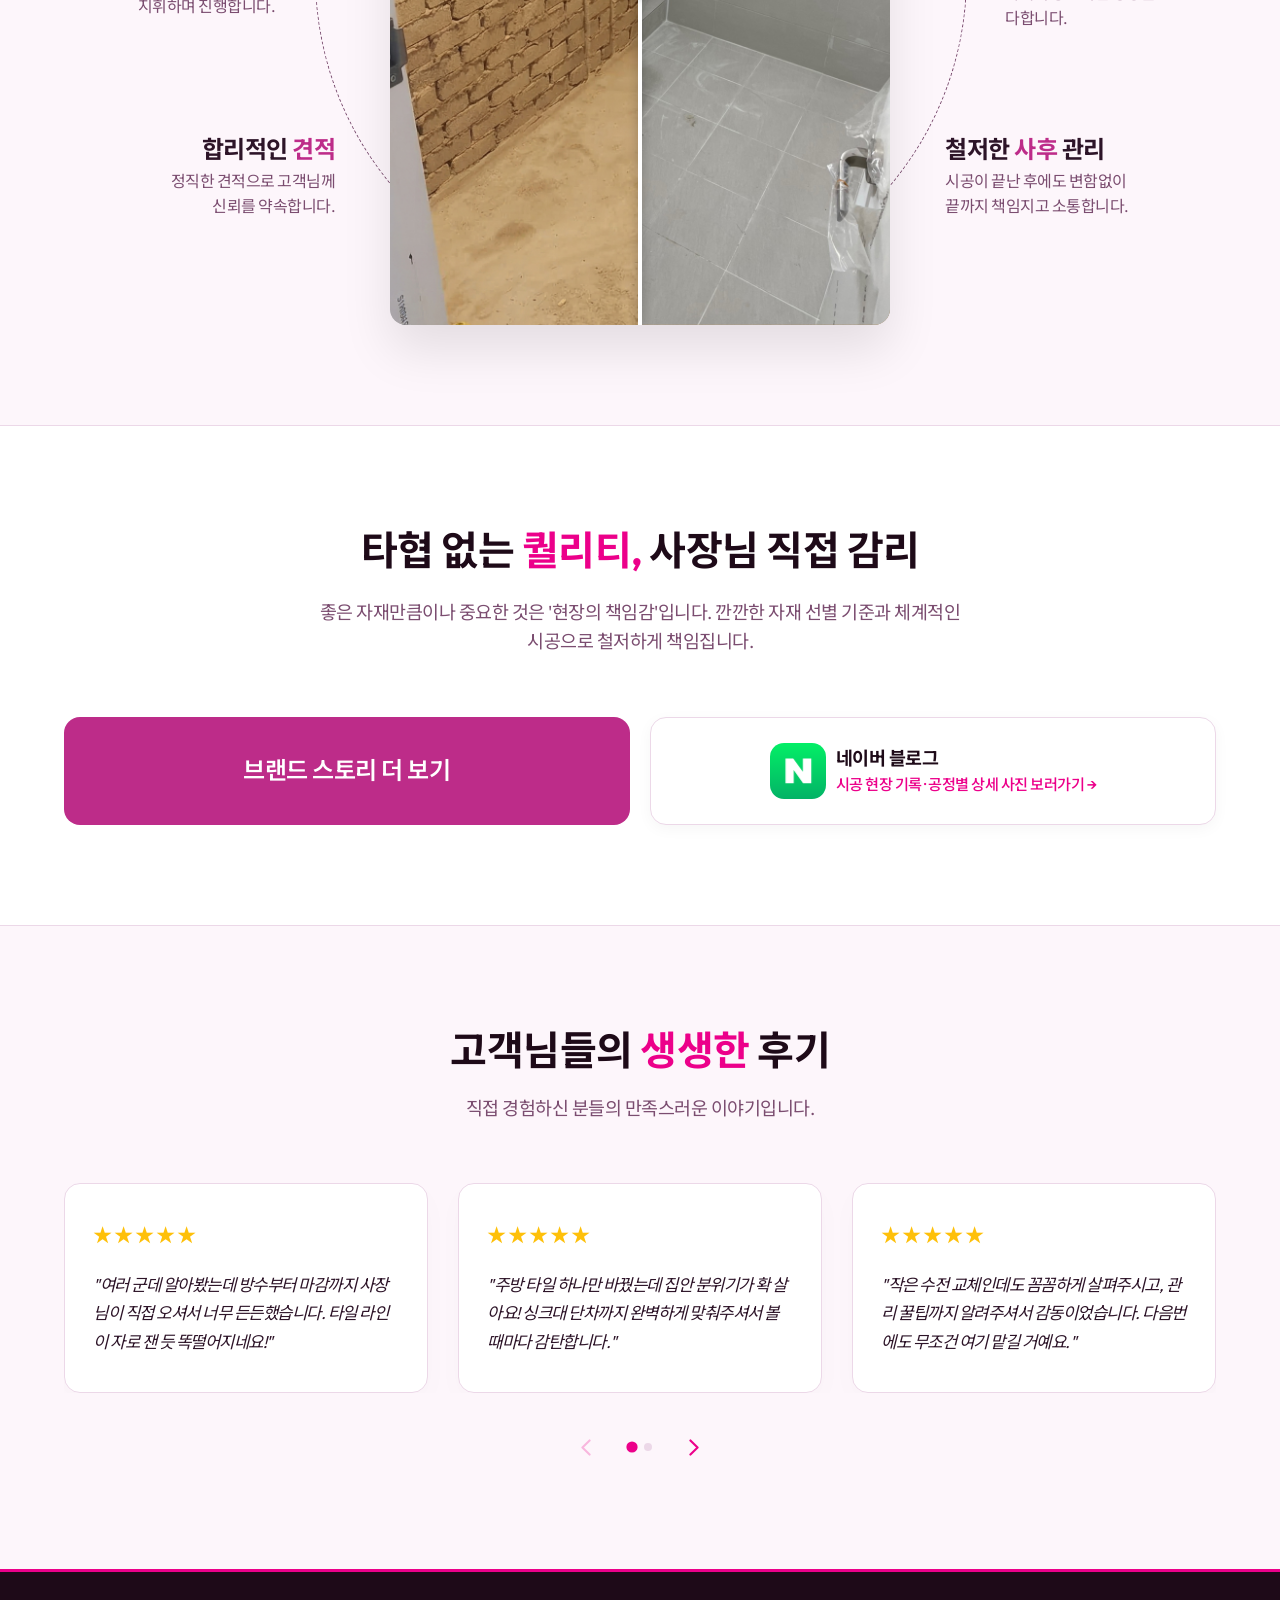
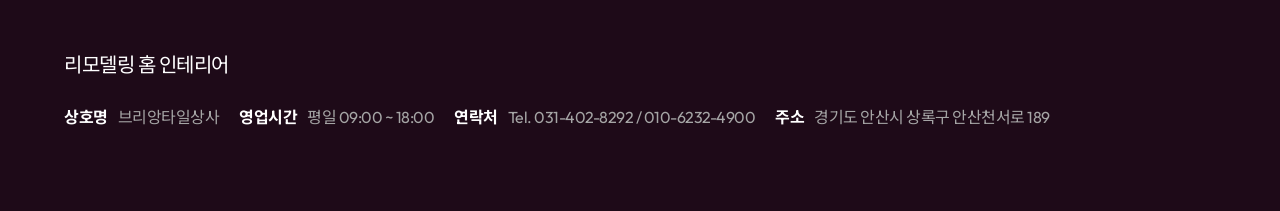
==== commit 280e6992: "git 연동 테스트2" ====
--- a/index.html
+++ b/index.html
@@ -18,7 +18,7 @@
     <main id="main-content">
         <section class="contents-section hero-section">
             <div class="container">
-                <p>테스트</p>
+                <p>테스트1</p>
                 <h1>
                     오랜 노하우로 선별한 <span class="point1 point-dot">최적의 자재,</span><br>
                     <strong>사장님이 직접 현장을 <span class="point1">책임지는</span> 디테일한 <span class="point2">시공.</span></strong>
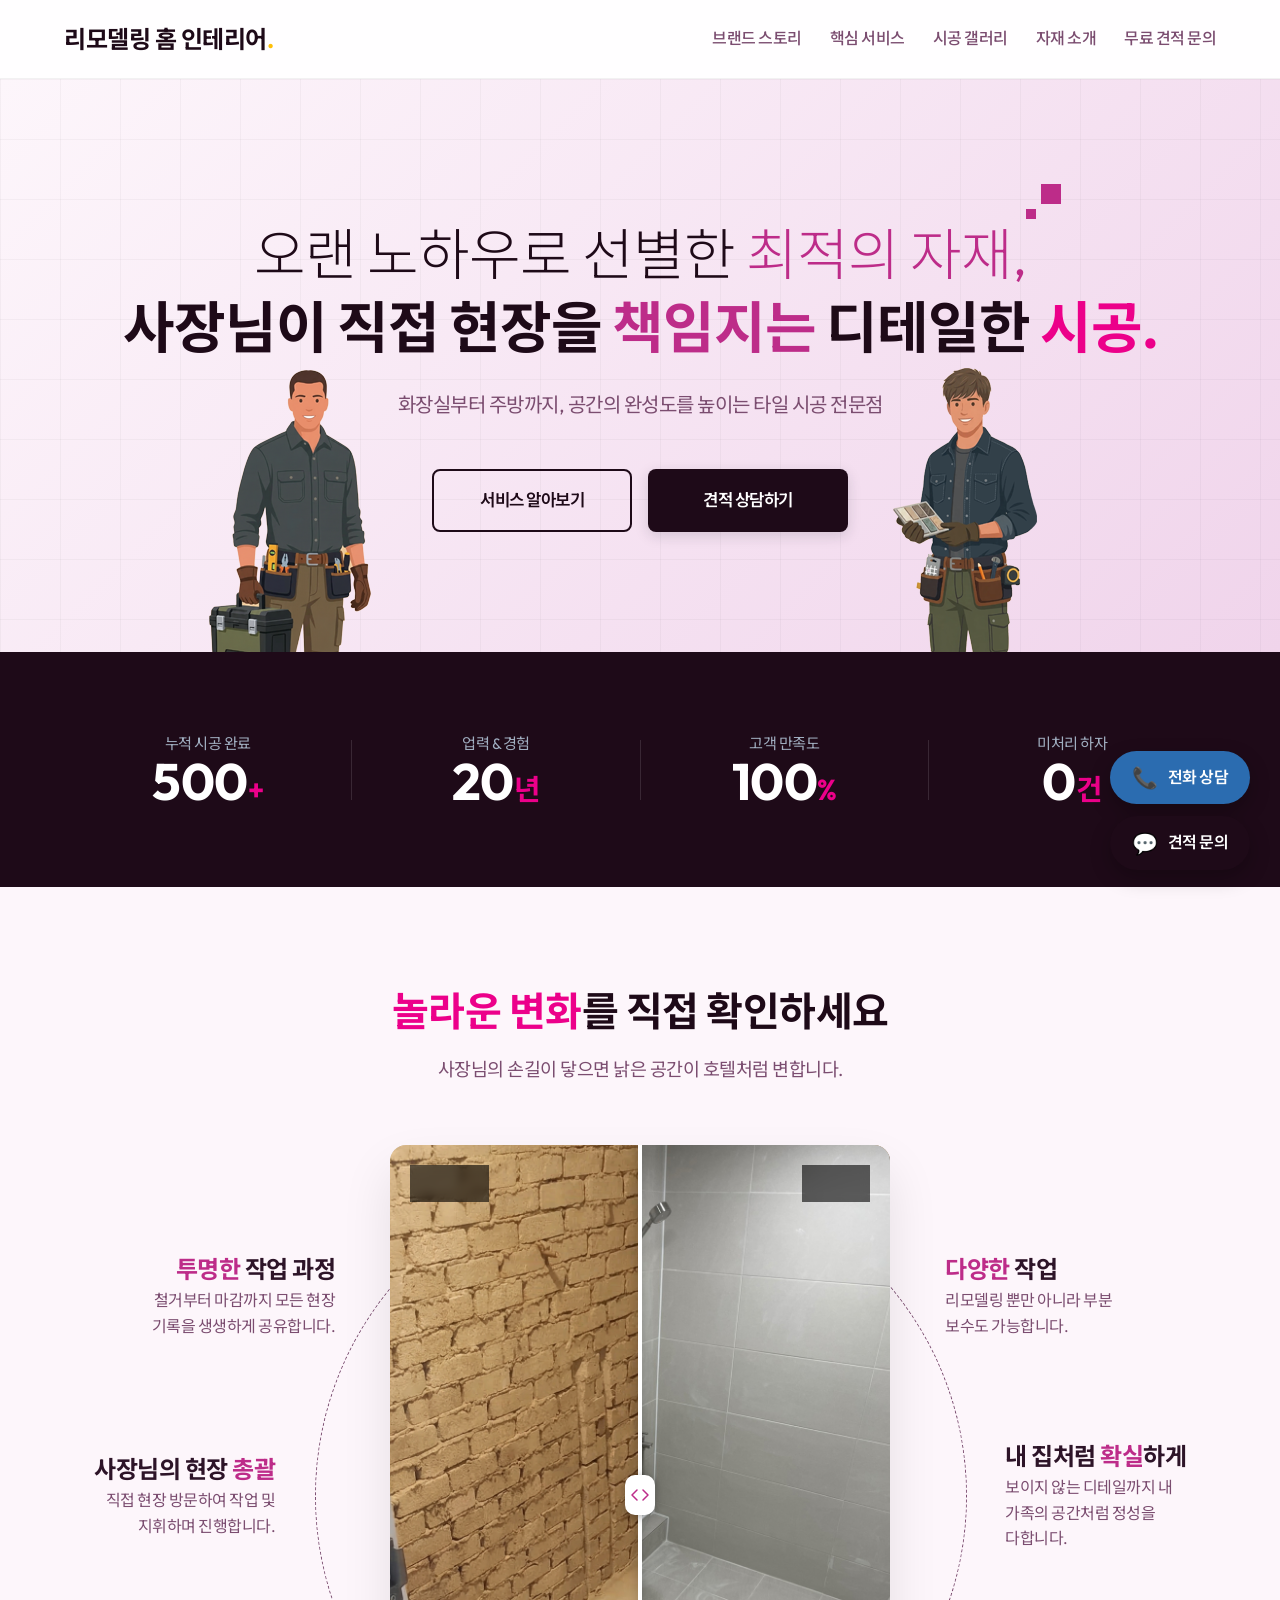
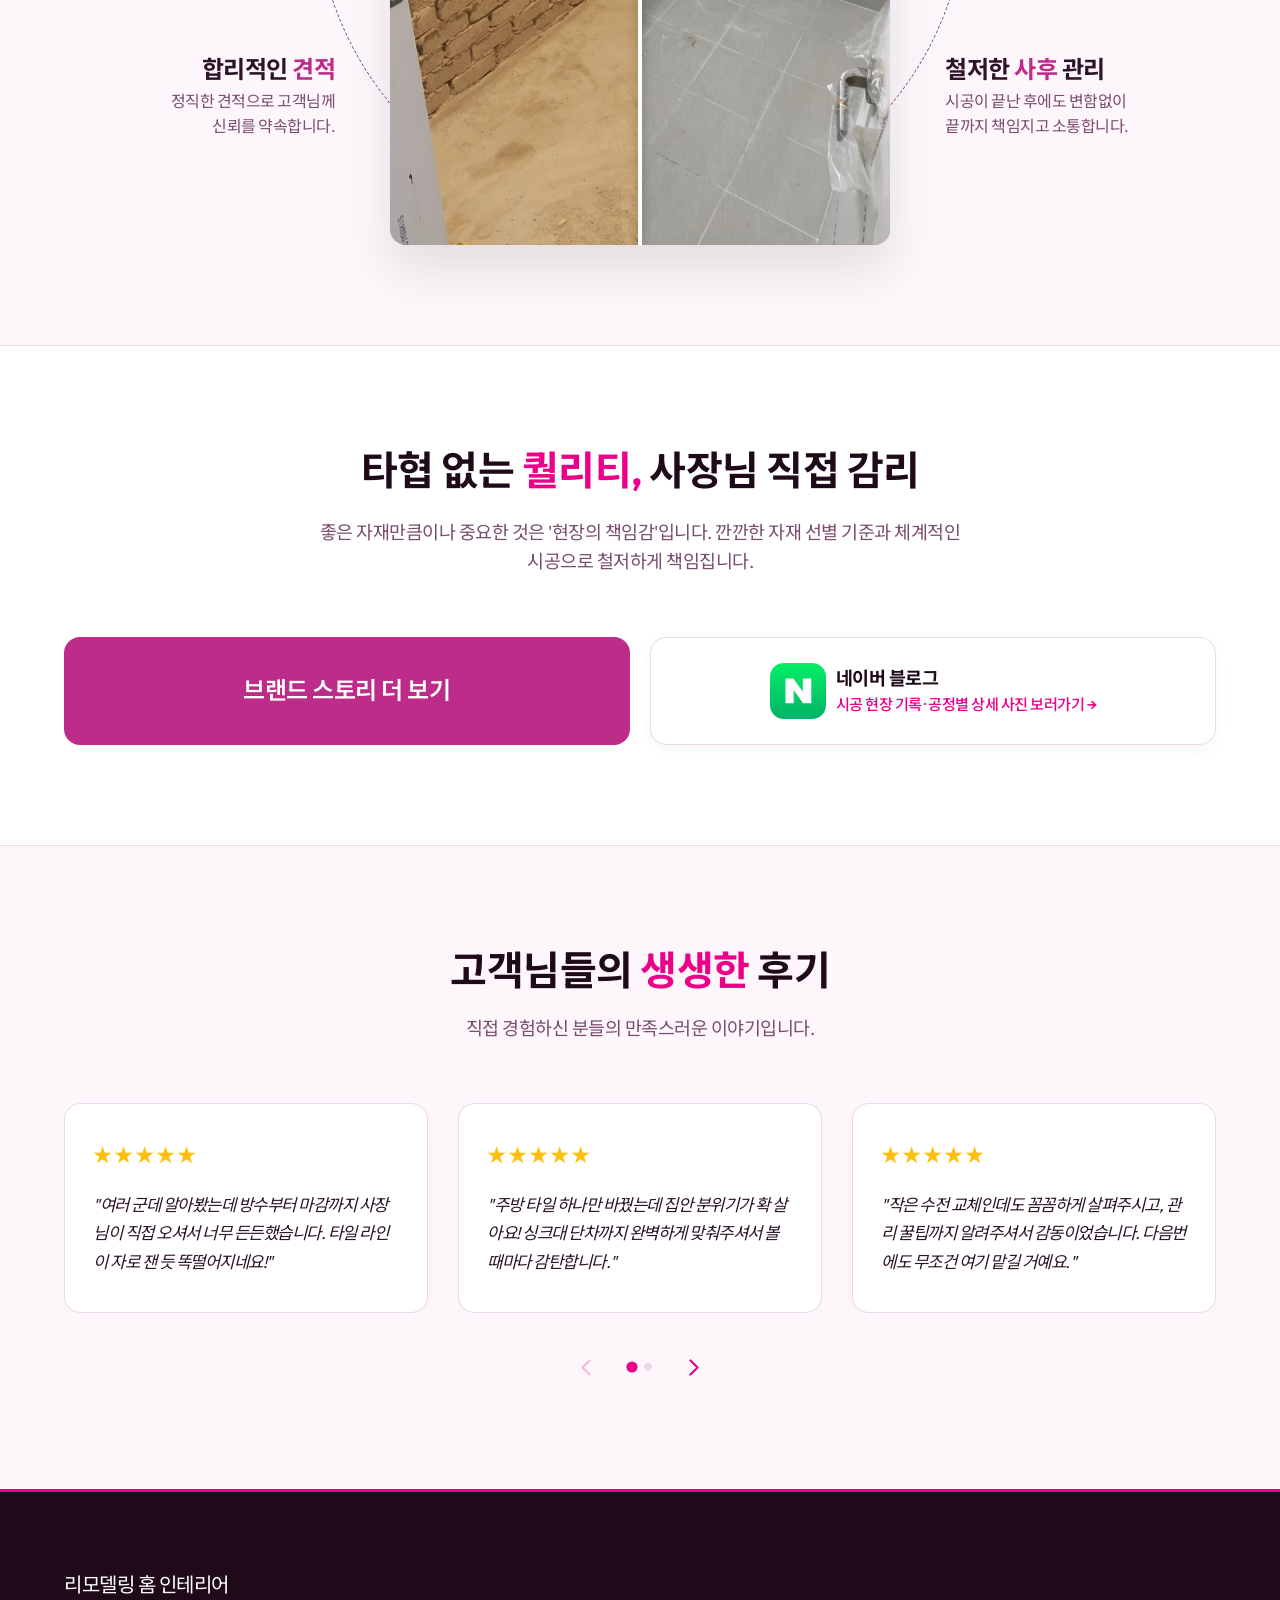
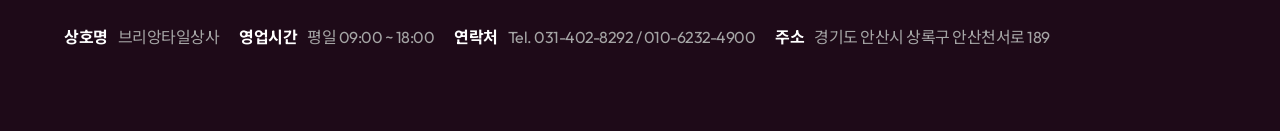
==== commit 94381797: "git 연동 테스트 확인 완료" ====
--- a/index.html
+++ b/index.html
@@ -18,7 +18,6 @@
     <main id="main-content">
         <section class="contents-section hero-section">
             <div class="container">
-                <p>테스트1</p>
                 <h1>
                     오랜 노하우로 선별한 <span class="point1 point-dot">최적의 자재,</span><br>
                     <strong>사장님이 직접 현장을 <span class="point1">책임지는</span> 디테일한 <span class="point2">시공.</span></strong>
